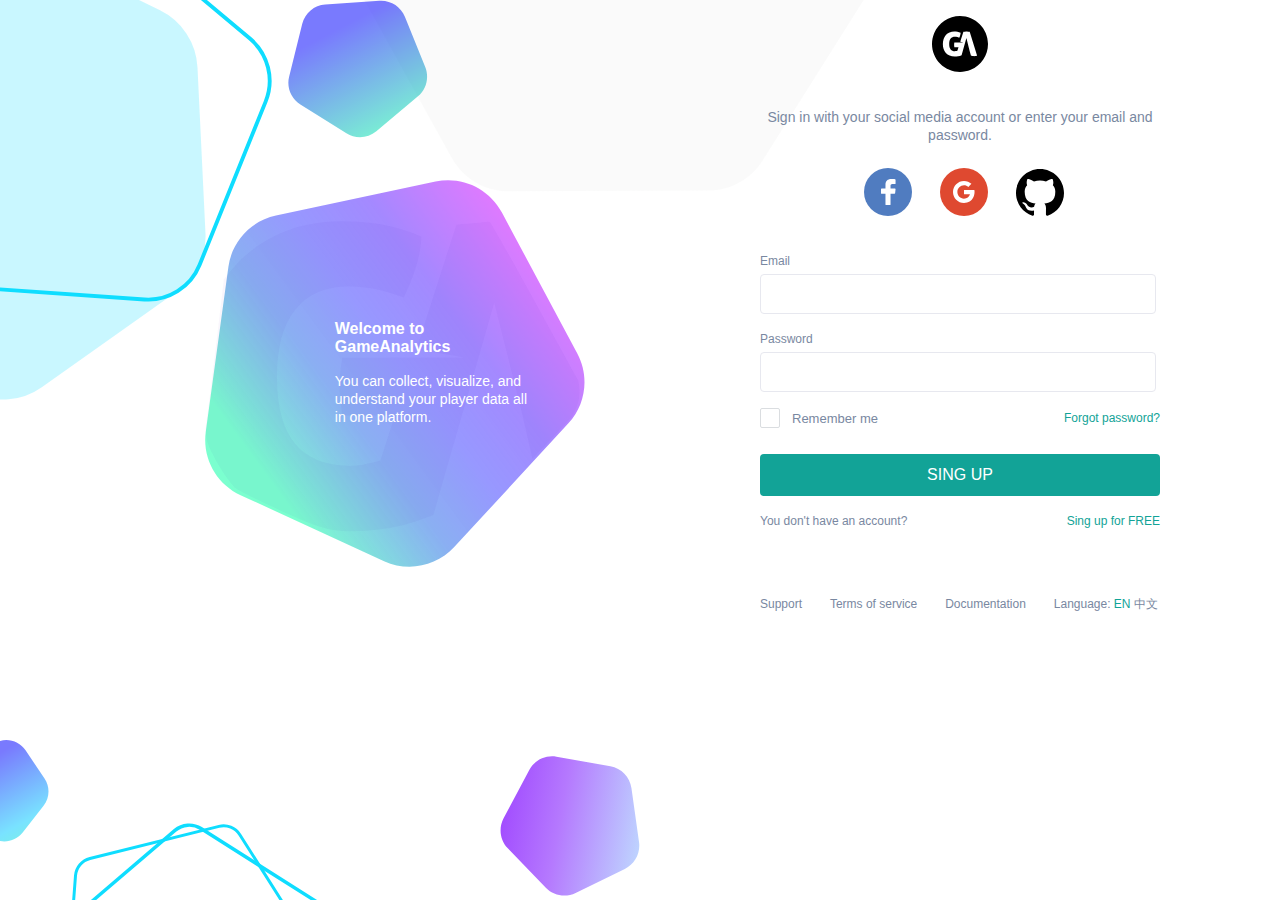
==== index.html @ 1ce610ca "refactoring" ====
<!DOCTYPE html>
<html>
    <head>
        <title>Login page</title>
        <meta content="text/html; charset=utf-8"http-equiv="Content-Type">
        <link rel="stylesheet" type="text/css"  href="reset.css" />
        <link rel="stylesheet" type="text/css"  href="style.css" />  
    </head>
    <body>
        <section class="main">
            <div class="info">
                <div class="polygon polygon-grey"><img src="images/polygon-grey.svg" alt=""></div>
                <div class="polygon polygon-blue"><img src="images/polygon-blue.svg" alt=""></div>
                <div class="polygon polygon-small-1"><img src="images/polygon-small-1.svg" alt=""></div>
                <div class="polygon polygon-small-2"><img src="images/polygon-small-2.svg" alt=""></div>
                <div class="polygon polygon-smallest"><img src="images/polygon-smallest.svg" alt=""></div>
                <div class="polygon polygon-ga">
                    <img src="images/polygon-ga.svg" alt="">
                    <div class="left-text-box">
                        <h1>Welcome to GameAnalytics</h3>
                        <p>You can collect, visualize, and understand your player data all in one platform.</p>
                    </div>
                </div>
                <div class="polygon polygon-border-large"><img src="images/polygon-border-large.svg" alt=""></div>
                <div class="polygon polygon-border-medium"><img src="images/polygon-border-medium.svg" alt=""></div>
                <div class="polygon polygon-border-small"><img src="images/polygon-border-small.svg" alt=""></div>
            </div>
            <div class="login">
                <div class="login-form">
                    <div class="logo"><img src="images/logo.svg" alt="facebook"></div>
                    <div class="logo-text">Sign in with your social media account or enter your email and password.</div>
                    <div class="social-icons">
                        <a href=""><img src="images/fb.svg" alt="facebook"></a>
                        <a href=""><img src="images/google.svg" alt="google"></a>
                        <a href=""><img src="images/github.svg" alt="github"></a>
                    </div>
                    <form class="form pb-64" action="">
                        <div class="form-row">
                            <label for="">Email</label>
                            <input type="text"></input>
                        </div>
                        <div class="form-row">
                            <label for="">Password</label>
                            <input type="text"></input>
                        </div>
                        <div class="flex-layout pb-24">
                            <div class="flex_1">
                                <input class="checkbox" type="checkbox" id="ossm" name="ossm"> 
                                <label class="checkbox-label" for="ossm">Remember me</label> 
                            </div>
                            <div class="flex_1 align-right">
                                <a class="link" href="">Forgot password?</a>
                            </div>
                        </div>
                        <button class="btn-primary">
                            sing up
                        </button>
                        <div class="flex-layout fs-12">
                            <p class="flex_1">You don't have an account?</p>
                            <a class="link flex_1 align-right" href="">Sing up for FREE</a>
                        </div>
                    </form>
                    <ul class="bottom-list">
                        <li><a href="">Support</a></li>
                        <li><a href="">Terms of service</a></li>
                        <li><a href="">Documentation</a></li>
                        <li>
                            <span>Language: </span>
                            <a class="link-active" href="">EN</a>
                            <a href=""> 中文</a>
                        </li>
                    </ul>
                </div>
            </div>
        </section>
    </body>
</html>
---- style.css ----
body {
    font-family: 'Roboto', 'Open Sans', 'Helvetica Neue', sans-serif;
    color: #7988A1;
    font-size: 14px;
    line-height: 18px;
    font-weight: 300;
}

.flex-layout {
    display: flex;
}

.flex_1 {
    flex: 1;
}

.link {
    text-decoration: none;
    color: #12A397;
    font-size: 12px;
    display: inline-block;
}

.align-right {
    text-align: right;
}

.pb-24 {
    padding-bottom: 24px;
}

.pb-64 {
    padding-bottom: 64px;
}

.fs-12 {
    font-size: 12px;
}

.link:hover {
    text-decoration: underline;
}

.main {
    display: flex;
    align-items: stretch;
    overflow: hidden;
}

.info {
    position: relative;
    flex: 1;
    align-self: stretch;
    height: 100vh;
}

.polygon {
    position: absolute;
}

.polygon-grey {
    right: -35%;
    top: 0;
}

.polygon-grey img {
   width: 500px;
}

.polygon-blue {
    left: 0;
    top: 0;
}

.polygon-blue img {
   height: 400px;
}

.polygon-small-1 {
    left: 45%;
    top: 0;
    animation: move3 30s infinite linear;
}

.polygon-small-1 img,
.polygon-small-2 img  {
    width: 140px;
}

.polygon-small-2 {
    right: 0;
    bottom: 0;
    animation: rotate 20s infinite linear;
    animation: move2 40s infinite linear;
}

.polygon-small-1 img  {
    animation: size 20s infinite linear;
}

.polygon-smallest {
    left: -8%;
    bottom: 6%;
    animation: move 30s infinite linear;
}

.polygon-smallest img  {
    width: 100px;
}

.polygon-ga {
    position: relative;
    left: 40%;
    top: 20%;
}

.polygon-ga img  {
    width: 440px;
}

.left-text-box {
    position: absolute;
    left: 200px;
    top: 180px;
    width: 200px;
    color: #fff;
    z-index: 1  ;
}

.left-text-box h1 {
    font-size: 16px;
    font-weight: 700;
    margin-bottom: 16px;
}

@media (max-width: 1280px) { 
    .polygon-ga {
        left: 32%;
        top: 20%;
    }
    
    .polygon-ga img  {
        width: 380px;
    }

    .left-text-box {
        left: 130px;
        top: 140px;
    }
}

.polygon-border-large {
    left: -20%;
    top: -10%;
    animation: rotate-left 50s infinite linear;
}

.polygon-border-large img {
   width: 500px;
}

@media (max-width: 1280px) { 
    polygon-border-large {
        left: -30%;
        top: -10%;
    }
    
    .polygon-border-large img {
        width: 400px;
     }
}

.polygon-border-medium {
    left: 7%;
    bottom: -25%;
    animation: rotate 30s infinite linear;
}

.polygon-border-medium img {
   width: 300px;
}

.polygon-border-small {
    left: 10%;
    bottom: -20%;
    animation: rotate 20s infinite linear;
}

.polygon-border-small img {
   width: 250px;
}

@keyframes rotate {
    0% {
      transform: rotate(0);
    }
    100% {
      transform: rotate(360deg);
    }
}

@keyframes rotate-left {
    0% {
      transform: rotate(0);
    }
    100% {
      transform: rotate(-360deg);
    }
}

@keyframes move {
    0% {
        top: 0;
        left: 45%;
        transform: rotate(0);
    }
    100% {
       top: 20%;
       left: -30%;
       transform: rotate(360deg);
    }
}

@keyframes move2 {
    0% {
        left: -8%;
        bottom: 6%;
        transform: rotate(0);
    }
    100% {
        left: 50%;
        bottom: 36%;
        transform: rotate(360deg);
    }
}

@keyframes move3 {
    0% {
        right: 0;
        bottom: 0;
        transform: rotate(0);
    }
    100% {
        right: -20%;
        bottom: 40%;
        transform: rotate(-360deg);
    }
}

@keyframes size {
    0% {
        width: 140px;
        height: 140px;
    }
    100% {
        width: 40px;
        height: 40px;
    }
}

.login {
    display: flex;
    flex: 1;
    align-self: stretch;
    justify-content: center;
    height: 100vh;
    position: relative;
}

.login-form {
    position: relative;
    padding: 16px;
    width: 400px;
    border-radius: 4px;
    z-index: 1;
}

.logo {
    text-align: center;
    padding-bottom: 32px;
}

.logo img {
    width: 56px;
    height: 56px;
    display: inline-block;
    
}

.logo-text {
    text-align: center;
    padding-bottom: 24px;
}

.social-icons {
    text-align: center;
    padding-bottom: 32px;
}

.social-icons a {
    display: inline-block;
    width: 40px;
    height: 40px;
    margin-right: 32px;
    cursor: pointer;
}

.social-icons a:last-child {
    margin-right: 0;
}

.form-row {
    padding-bottom: 16px;
}

.form-row label {
    display: block;
    padding-bottom: 4px;
    font-size: 12px;
}

.form-row input {
    display: block;
    padding: 12px 12px;
    font-size: 12px;
    border: 1px solid #E7E8EF;
    border-radius: 4px;
    width: 370px;
}

.form-row input:focus {
    border: 1px solid #12A397;
}

.checkbox-label {
    display: inline-block;
    font-size: 14px;
    line-height: 22px;
    position: relative;
    cursor: pointer;
    outline: 0;
}
.checkbox-label {
    display: inline-block;
    font-size: 13px;
    line-height: 22px;
    position: relative;
    cursor: pointer;
    outline: 0; }
  
  .checkbox {
    opacity: 0;
    position: absolute; 
}

.checkbox + .checkbox-label:before {
    content: '';
    background: #ffffff;
    border: 1px solid #dadde0;
    border-radius:  2px;
    display: inline-block;
    width: 18px;
    height: 18px;
    margin-top: -3px;
    margin-right: 12px;
    vertical-align: middle;
    cursor: pointer;
    text-align: center; 
}

.checkbox:checked + .checkbox-label:after {
    content: '';
    position: absolute;
    left: 5px;
    top: 9px;
    background: white;
    width: 2px;
    height: 2px;
    box-shadow:
        2px 0 0 #12A397,
        4px 0 0 #12A397,
        4px -2px 0 #12A397,
        4px -4px 0 #12A397,
        4px -6px 0 #12A397,
        4px -8px 0 #12A397;
    transform: rotate(45deg);
  }

.checkbox:focus + .checkbox-label:before {
    outline: none;
    border-color: #12A397; 
}

.checkbox + .checkbox-label:empty:before {
    margin-right: 0; 
}

.btn-primary {
    background-color: #12A397;
    border-radius: 4px;
    padding: 12px;
    margin-bottom: 16px;
    text-align: center;
    color: #fff;
    font-weight: 500;
    font-size: 16px;
    text-transform: uppercase;
    display: block;
    width: 100%;
    border:  none;
    cursor: pointer;
}

.bottom-list li {
    display: inline-block;
    padding-right: 24px;
    font-size: 12px;
}

.bottom-list li:last-child {
    padding-right: 0;
}

.bottom-list li a,
.bottom-list li span {
    color: #7988A1;
    text-decoration: none;
}

.bottom-list li a:hover,
.bottom-list li span:hover {
    color: #12A397;
    text-decoration: none;
}

.bottom-list li .link-active {
    color: #12A397;
}
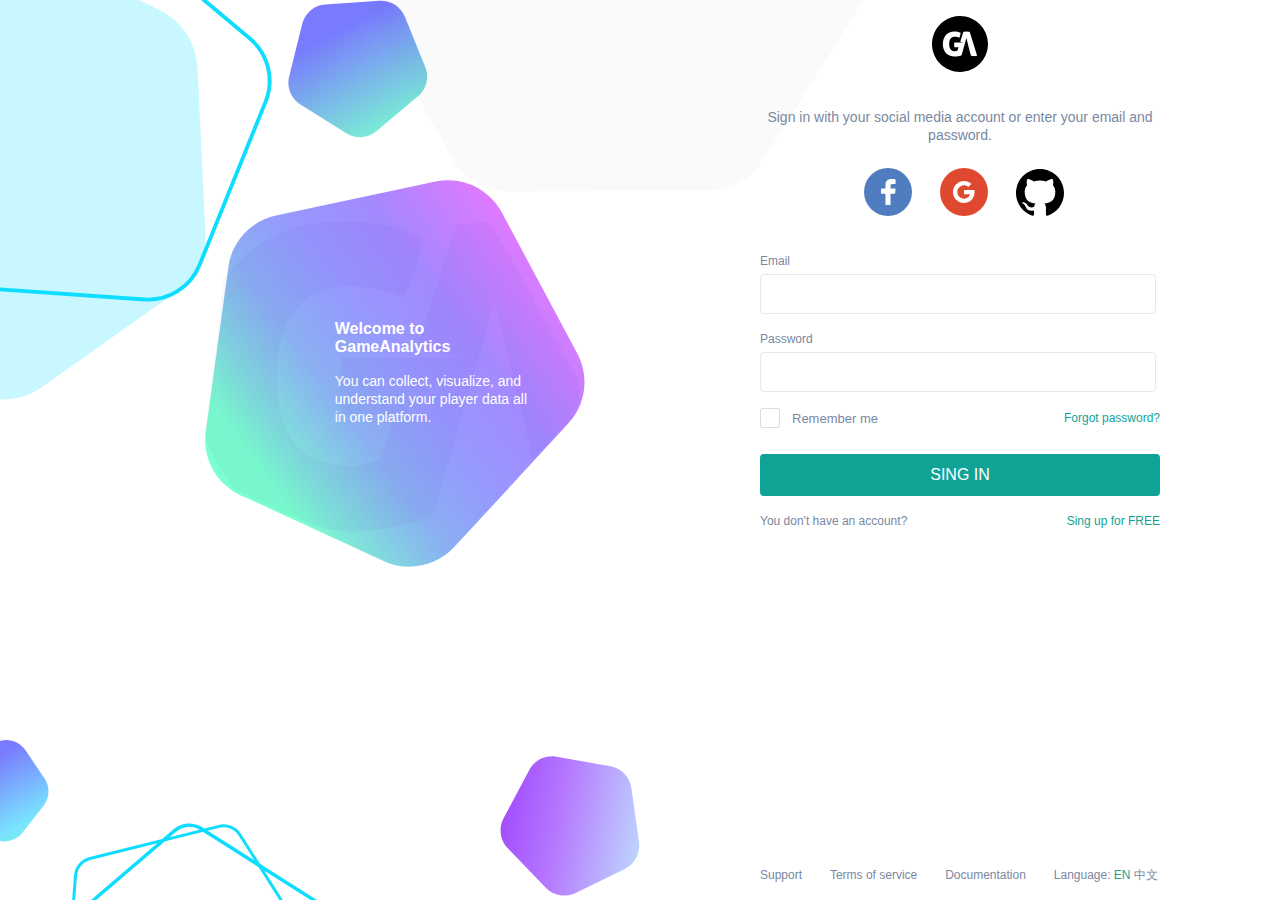
==== commit 81a7b01c: "typo" ====
--- a/index.html
+++ b/index.html
@@ -26,40 +26,42 @@
                 <div class="polygon polygon-border-small"><img src="images/polygon-border-small.svg" alt=""></div>
             </div>
             <div class="login">
-                <div class="login-form">
-                    <div class="logo"><img src="images/logo.svg" alt="facebook"></div>
-                    <div class="logo-text">Sign in with your social media account or enter your email and password.</div>
-                    <div class="social-icons">
-                        <a href=""><img src="images/fb.svg" alt="facebook"></a>
-                        <a href=""><img src="images/google.svg" alt="google"></a>
-                        <a href=""><img src="images/github.svg" alt="github"></a>
+                <div class="login-form flex-layout">
+                    <div class="flex_1 flex-grow">
+                        <div class="logo"><img src="images/logo.svg" alt="facebook"></div>
+                        <div class="logo-text">Sign in with your social media account or enter your email and password.</div>
+                        <div class="social-icons">
+                            <a href=""><img src="images/fb.svg" alt="facebook"></a>
+                            <a href=""><img src="images/google.svg" alt="google"></a>
+                            <a href=""><img src="images/github.svg" alt="github"></a>
+                        </div>
+                        <form class="form pb-64" action="">
+                            <div class="form-row">
+                                <label for="">Email</label>
+                                <input type="text"></input>
+                            </div>
+                            <div class="form-row">
+                                <label for="">Password</label>
+                                <input type="text"></input>
+                            </div>
+                            <div class="flex-layout pb-24">
+                                <div class="flex_1">
+                                    <input class="checkbox" type="checkbox" id="ossm" name="ossm"> 
+                                    <label class="checkbox-label" for="ossm">Remember me</label> 
+                                </div>
+                                <div class="flex_1 align-right">
+                                    <a class="link" href="">Forgot password?</a>
+                                </div>
+                            </div>
+                            <button class="btn-primary">
+                                sing in
+                            </button>
+                            <div class="flex-layout fs-12">
+                                <p class="flex_1">You don't have an account?</p>
+                                <a class="link flex_1 align-right" href="">Sing up for FREE</a>
+                            </div>
+                        </form>
                     </div>
-                    <form class="form pb-64" action="">
-                        <div class="form-row">
-                            <label for="">Email</label>
-                            <input type="text"></input>
-                        </div>
-                        <div class="form-row">
-                            <label for="">Password</label>
-                            <input type="text"></input>
-                        </div>
-                        <div class="flex-layout pb-24">
-                            <div class="flex_1">
-                                <input class="checkbox" type="checkbox" id="ossm" name="ossm"> 
-                                <label class="checkbox-label" for="ossm">Remember me</label> 
-                            </div>
-                            <div class="flex_1 align-right">
-                                <a class="link" href="">Forgot password?</a>
-                            </div>
-                        </div>
-                        <button class="btn-primary">
-                            sing up
-                        </button>
-                        <div class="flex-layout fs-12">
-                            <p class="flex_1">You don't have an account?</p>
-                            <a class="link flex_1 align-right" href="">Sing up for FREE</a>
-                        </div>
-                    </form>
                     <ul class="bottom-list">
                         <li><a href="">Support</a></li>
                         <li><a href="">Terms of service</a></li>
--- a/style.css
+++ b/style.css
@@ -10,6 +10,11 @@
     display: flex;
 }
 
+.flex-grow {
+    flex-grow: 1;
+}
+
+
 .flex_1 {
     flex: 1;
 }
@@ -90,18 +95,17 @@
 .polygon-small-2 {
     right: 0;
     bottom: 0;
-    animation: rotate 20s infinite linear;
     animation: move2 40s infinite linear;
 }
 
 .polygon-small-1 img  {
-    animation: size 20s infinite linear;
+    animation: size 50s infinite linear;
 }
 
 .polygon-smallest {
     left: -8%;
     bottom: 6%;
-    animation: move 30s infinite linear;
+    animation: move 50s infinite linear;
 }
 
 .polygon-smallest img  {
@@ -269,6 +273,7 @@
 
 .login-form {
     position: relative;
+    flex-direction: column;
     padding: 16px;
     width: 400px;
     border-radius: 4px;
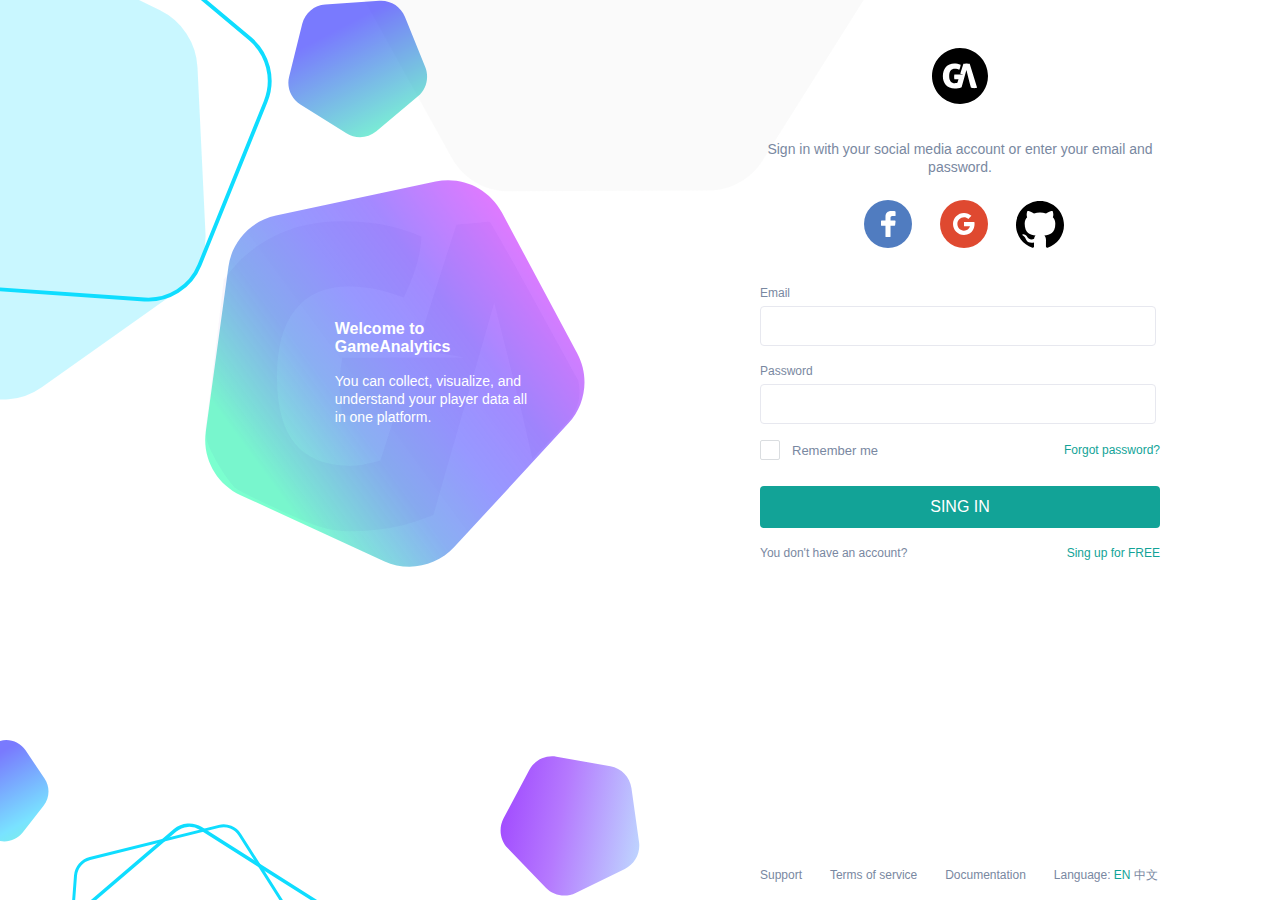
==== commit 56ef2642: "space" ====
--- a/index.html
+++ b/index.html
@@ -35,7 +35,7 @@
                             <a href=""><img src="images/google.svg" alt="google"></a>
                             <a href=""><img src="images/github.svg" alt="github"></a>
                         </div>
-                        <form class="form pb-64" action="">
+                        <form class="form pb-24" action="">
                             <div class="form-row">
                                 <label for="">Email</label>
                                 <input type="text"></input>
@@ -62,6 +62,7 @@
                             </div>
                         </form>
                     </div>
+
                     <ul class="bottom-list">
                         <li><a href="">Support</a></li>
                         <li><a href="">Terms of service</a></li>
--- a/style.css
+++ b/style.css
@@ -227,8 +227,8 @@
 
 @keyframes move2 {
     0% {
-        left: -8%;
-        bottom: 6%;
+        right: 0;
+        bottom: 0;
         transform: rotate(0);
     }
     100% {
@@ -274,7 +274,7 @@
 .login-form {
     position: relative;
     flex-direction: column;
-    padding: 16px;
+    padding: 48px 16px 16px;
     width: 400px;
     border-radius: 4px;
     z-index: 1;
@@ -440,4 +440,4 @@
 
 .bottom-list li .link-active {
     color: #12A397;
-}+}
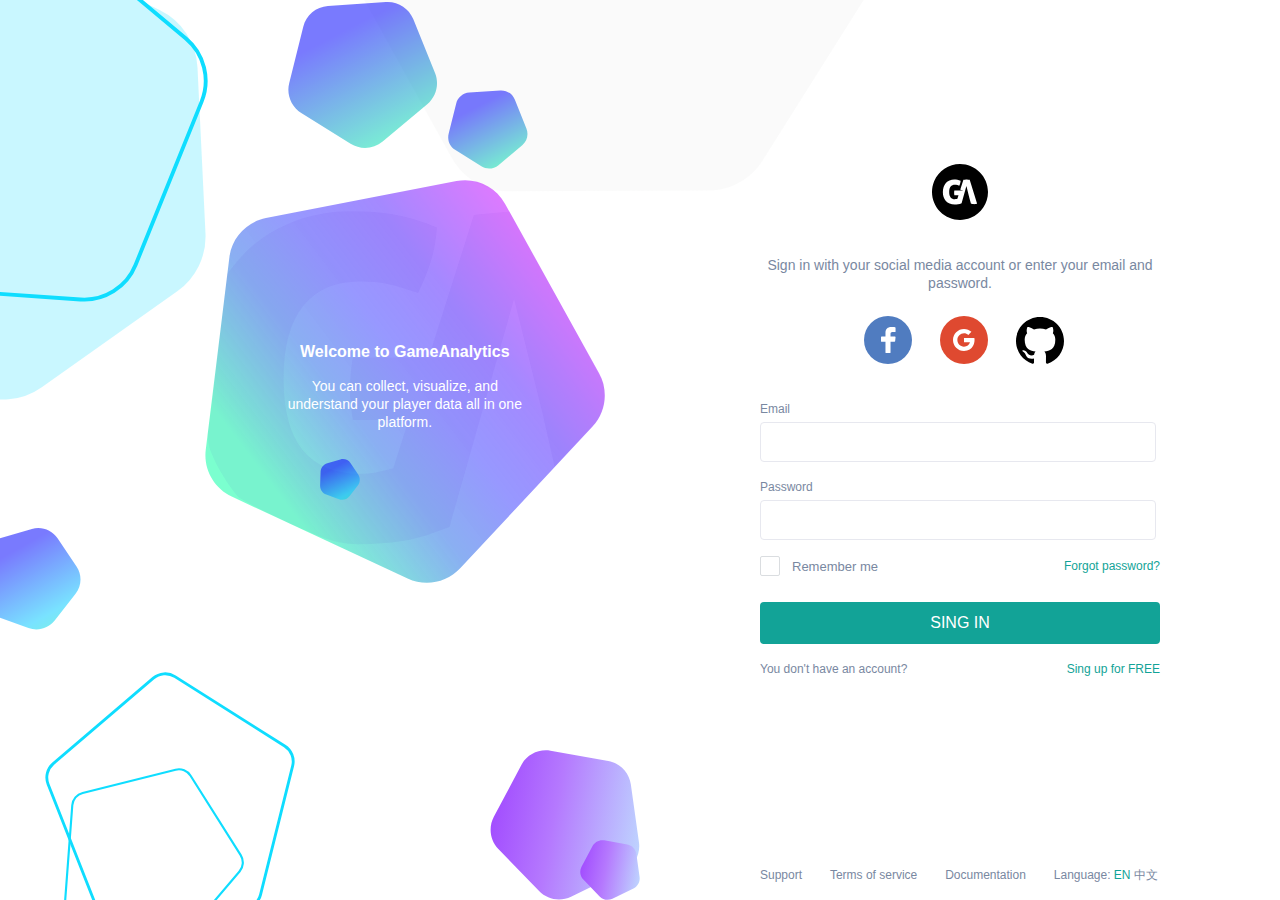
==== commit 3dcba39e: "added animation" ====
--- a/index.html
+++ b/index.html
@@ -4,30 +4,34 @@
         <title>Login page</title>
         <meta content="text/html; charset=utf-8"http-equiv="Content-Type">
         <link rel="stylesheet" type="text/css"  href="reset.css" />
-        <link rel="stylesheet" type="text/css"  href="style.css" />  
+        <link rel="stylesheet" type="text/css"  href="style.css" />
+        <link rel="stylesheet" type="text/css"  href="animation.css" />
     </head>
     <body>
         <section class="main">
             <div class="info">
-                <div class="polygon polygon-grey"><img src="images/polygon-grey.svg" alt=""></div>
-                <div class="polygon polygon-blue"><img src="images/polygon-blue.svg" alt=""></div>
-                <div class="polygon polygon-small-1"><img src="images/polygon-small-1.svg" alt=""></div>
-                <div class="polygon polygon-small-2"><img src="images/polygon-small-2.svg" alt=""></div>
-                <div class="polygon polygon-smallest"><img src="images/polygon-smallest.svg" alt=""></div>
-                <div class="polygon polygon-ga">
-                    <img src="images/polygon-ga.svg" alt="">
+                <img class="polygon-grey" id="polygon1" src="images/polygon-grey.svg" alt="">
+                <img class="polygon-blue" id="polygon2" src="images/polygon-blue.svg" alt="">
+                <img class="polygon polygon-border-large" src="images/polygon-border-large.svg" alt="">
+                <img class="polygon polygon-border-medium" src="images/polygon-border-medium.svg" alt="">
+                <img class="polygon polygon-border-small" src="images/polygon-border-small.svg" alt="">
+                <div class="polygon polygon-ga"><img id="polygon6" src="images/polygon-ga.svg" alt="" >
                     <div class="left-text-box">
                         <h1>Welcome to GameAnalytics</h3>
                         <p>You can collect, visualize, and understand your player data all in one platform.</p>
                     </div>
                 </div>
-                <div class="polygon polygon-border-large"><img src="images/polygon-border-large.svg" alt=""></div>
-                <div class="polygon polygon-border-medium"><img src="images/polygon-border-medium.svg" alt=""></div>
-                <div class="polygon polygon-border-small"><img src="images/polygon-border-small.svg" alt=""></div>
+                <img class="polygon polygon-small-1"id="polygon3" src="images/polygon-small-1.svg" alt="">
+                <img class="polygon polygon-small-2" id="polygon4" src="images/polygon-small-2.svg" alt="">
+                <img class="polygon polygon-small-3"id="polygon3" src="images/polygon-small-1.svg" alt="">
+                <img class="polygon polygon-small-4" id="polygon4" src="images/polygon-small-2.svg" alt="">
+                <img class="polygon polygon-smallest" id="polygon5" src="images/polygon-smallest.svg" alt="">
+                <img class="polygon polygon-smallest-1" id="polygon5" src="images/polygon-smallest.svg" alt="">
             </div>
             <div class="login">
-                <div class="login-form flex-layout">
-                    <div class="flex_1 flex-grow">
+                <div class="login-form flex-layout flex-between">
+                    <div></div>
+                    <div>
                         <div class="logo"><img src="images/logo.svg" alt="facebook"></div>
                         <div class="logo-text">Sign in with your social media account or enter your email and password.</div>
                         <div class="social-icons">
@@ -62,8 +66,7 @@
                             </div>
                         </form>
                     </div>
-
-                    <ul class="bottom-list">
+                    <ul class=" bottom-list">
                         <li><a href="">Support</a></li>
                         <li><a href="">Terms of service</a></li>
                         <li><a href="">Documentation</a></li>
@@ -77,4 +80,5 @@
             </div>
         </section>
     </body>
+    <script src="animation.js"></script> 
 </html>
--- a/style.css
+++ b/style.css
@@ -19,6 +19,10 @@
     flex: 1;
 }
 
+.flex-between {
+    justify-content: space-between;
+}
+
 .link {
     text-decoration: none;
     color: #12A397;
@@ -64,202 +68,153 @@
 }
 
 .polygon-grey {
+    position: absolute;
     right: -35%;
     top: 0;
-}
-
-.polygon-grey img {
-   width: 500px;
+    width: 500px;
 }
 
 .polygon-blue {
+    position: absolute;
     left: 0;
     top: 0;
-}
-
-.polygon-blue img {
-   height: 400px;
+    height: 400px;
 }
 
 .polygon-small-1 {
     left: 45%;
     top: 0;
-    animation: move3 30s infinite linear;
-}
-
-.polygon-small-1 img,
-.polygon-small-2 img  {
-    width: 140px;
+    width: 150px;
+    height: 150px;
+    cursor: pointer;
+    z-index: 2;
+    animation: move1 30s infinite linear;
 }
 
 .polygon-small-2 {
     right: 0;
     bottom: 0;
-    animation: move2 40s infinite linear;
-}
-
-.polygon-small-1 img  {
-    animation: size 50s infinite linear;
+    width: 150px;
+    height: 150px;
+    cursor: pointer;
+    z-index: 2;
+    animation: move2 30s infinite linear;
 }
 
 .polygon-smallest {
-    left: -8%;
-    bottom: 6%;
-    animation: move 50s infinite linear;
-}
-
-.polygon-smallest img  {
+    left: -3%;
+    bottom: 30%;
     width: 100px;
+    cursor: pointer;
+    z-index: 2;
+    animation: move2 30s infinite linear;
+}
+
+.polygon-small-3 {
+    left: 70%;
+    top: 10%;
+    width: 80px;
+    cursor: pointer;
+    z-index: 2;
+    animation: move2 20s infinite linear;
+}
+
+.polygon-small-4 {
+    right: 0;
+    bottom: 0;
+    width: 60px;
+    cursor: pointer;
+    z-index: 2;
+    animation: move3 20s infinite linear;
+}
+
+.polygon-smallest-1 {
+    left: 50%;
+    bottom: 400px;
+    width: 40px;
+    cursor: pointer;
+    z-index: 2;
+    animation: move3 30s infinite linear;
 }
 
 .polygon-ga {
-    position: relative;
+    position: absolute;
     left: 40%;
     top: 20%;
 }
 
 .polygon-ga img  {
-    width: 440px;
+    width: 600px;
+    z-index: 2;
+}
+@media (max-width: 1460px) { 
+    .polygon-ga img {
+        width: 500px;
+    }
+      
+}
+@media (max-width: 1280px) { 
+    .polygon-ga {
+        left: 32%;
+        top: 20%;
+    }
+
+    .polygon-ga img {
+        width: 400px;
+    }
+    
+    .left-text-box {
+        left: 130px;
+        top: 140px;
+    }
+}
+
+.polygon-border-large {
+    left: -100px;
+    top: -50px;
+    width: 400px;
+    cursor: pointer;
+    animation: rotate-left 50s infinite linear;
+}
+
+@media (max-width: 1280px) { 
+    .polygon-border-large {
+        left: -30%;
+        top: -10%;
+        width: 400px;
+    }
+}
+
+.polygon-border-medium {
+    left: 7%;
+    bottom: -20px;
+    width: 250px;
+    cursor: pointer;
+    animation: rotate 30s infinite linear;
+}
+
+.polygon-border-small {
+    left: 10%;
+    bottom: -50px;
+    width: 180px;
+    cursor: pointer;
+    animation: rotate 20s infinite linear;
 }
 
 .left-text-box {
     position: absolute;
-    left: 200px;
-    top: 180px;
-    width: 200px;
+    left: 20%;
+    top: 40%;
+    width: 60%;
+    text-align: center;
     color: #fff;
-    z-index: 1  ;
+    z-index: 1;
 }
 
 .left-text-box h1 {
     font-size: 16px;
     font-weight: 700;
     margin-bottom: 16px;
-}
-
-@media (max-width: 1280px) { 
-    .polygon-ga {
-        left: 32%;
-        top: 20%;
-    }
-    
-    .polygon-ga img  {
-        width: 380px;
-    }
-
-    .left-text-box {
-        left: 130px;
-        top: 140px;
-    }
-}
-
-.polygon-border-large {
-    left: -20%;
-    top: -10%;
-    animation: rotate-left 50s infinite linear;
-}
-
-.polygon-border-large img {
-   width: 500px;
-}
-
-@media (max-width: 1280px) { 
-    polygon-border-large {
-        left: -30%;
-        top: -10%;
-    }
-    
-    .polygon-border-large img {
-        width: 400px;
-     }
-}
-
-.polygon-border-medium {
-    left: 7%;
-    bottom: -25%;
-    animation: rotate 30s infinite linear;
-}
-
-.polygon-border-medium img {
-   width: 300px;
-}
-
-.polygon-border-small {
-    left: 10%;
-    bottom: -20%;
-    animation: rotate 20s infinite linear;
-}
-
-.polygon-border-small img {
-   width: 250px;
-}
-
-@keyframes rotate {
-    0% {
-      transform: rotate(0);
-    }
-    100% {
-      transform: rotate(360deg);
-    }
-}
-
-@keyframes rotate-left {
-    0% {
-      transform: rotate(0);
-    }
-    100% {
-      transform: rotate(-360deg);
-    }
-}
-
-@keyframes move {
-    0% {
-        top: 0;
-        left: 45%;
-        transform: rotate(0);
-    }
-    100% {
-       top: 20%;
-       left: -30%;
-       transform: rotate(360deg);
-    }
-}
-
-@keyframes move2 {
-    0% {
-        right: 0;
-        bottom: 0;
-        transform: rotate(0);
-    }
-    100% {
-        left: 50%;
-        bottom: 36%;
-        transform: rotate(360deg);
-    }
-}
-
-@keyframes move3 {
-    0% {
-        right: 0;
-        bottom: 0;
-        transform: rotate(0);
-    }
-    100% {
-        right: -20%;
-        bottom: 40%;
-        transform: rotate(-360deg);
-    }
-}
-
-@keyframes size {
-    0% {
-        width: 140px;
-        height: 140px;
-    }
-    100% {
-        width: 40px;
-        height: 40px;
-    }
 }
 
 .login {
@@ -274,7 +229,7 @@
 .login-form {
     position: relative;
     flex-direction: column;
-    padding: 48px 16px 16px;
+    padding: 0 16px 16px;
     width: 400px;
     border-radius: 4px;
     z-index: 1;
--- a/animation.css
+++ b/animation.css
@@ -0,0 +1,73 @@
+.run-animation {
+    width: 300px;
+    height: 300px;
+    transition: width 2s ease-out;
+    z-index: 1;
+}
+
+@keyframes rotate {
+    0% {
+      transform: rotate(0);
+    }
+    100% {
+      transform: rotate(360deg);
+    }
+}
+
+@keyframes scale {
+    0% {
+      transform: scale(0);
+    }
+    100% {
+      transform: scale(2);
+    }
+    
+} 
+
+@keyframes rotate-left {
+    0% {
+      transform: rotate(0);
+    }
+    100% {
+      transform: rotate(-360deg);
+    }
+}
+
+@keyframes move1 {
+    0% {
+        left: 45%;
+        top: 0;
+        transform: rotate(0);
+    }
+    100% {
+       top: 20%;
+       left: -30%;
+       transform: rotate(360deg);
+    }
+}
+
+@keyframes move2 {
+    0% {
+        right: 0;
+        bottom: 0;
+        transform: rotate(0);
+    }
+    100% {
+        left: 50%;
+        bottom: 36%;
+        transform: rotate(360deg);
+    }
+}
+
+@keyframes move3 {
+    0% {
+        right: 0;
+        bottom: 0;
+        transform: rotate(0);
+    }
+    100% {
+        right: -20%;
+        bottom: 40%;
+        transform: rotate(-360deg);
+    }
+}
